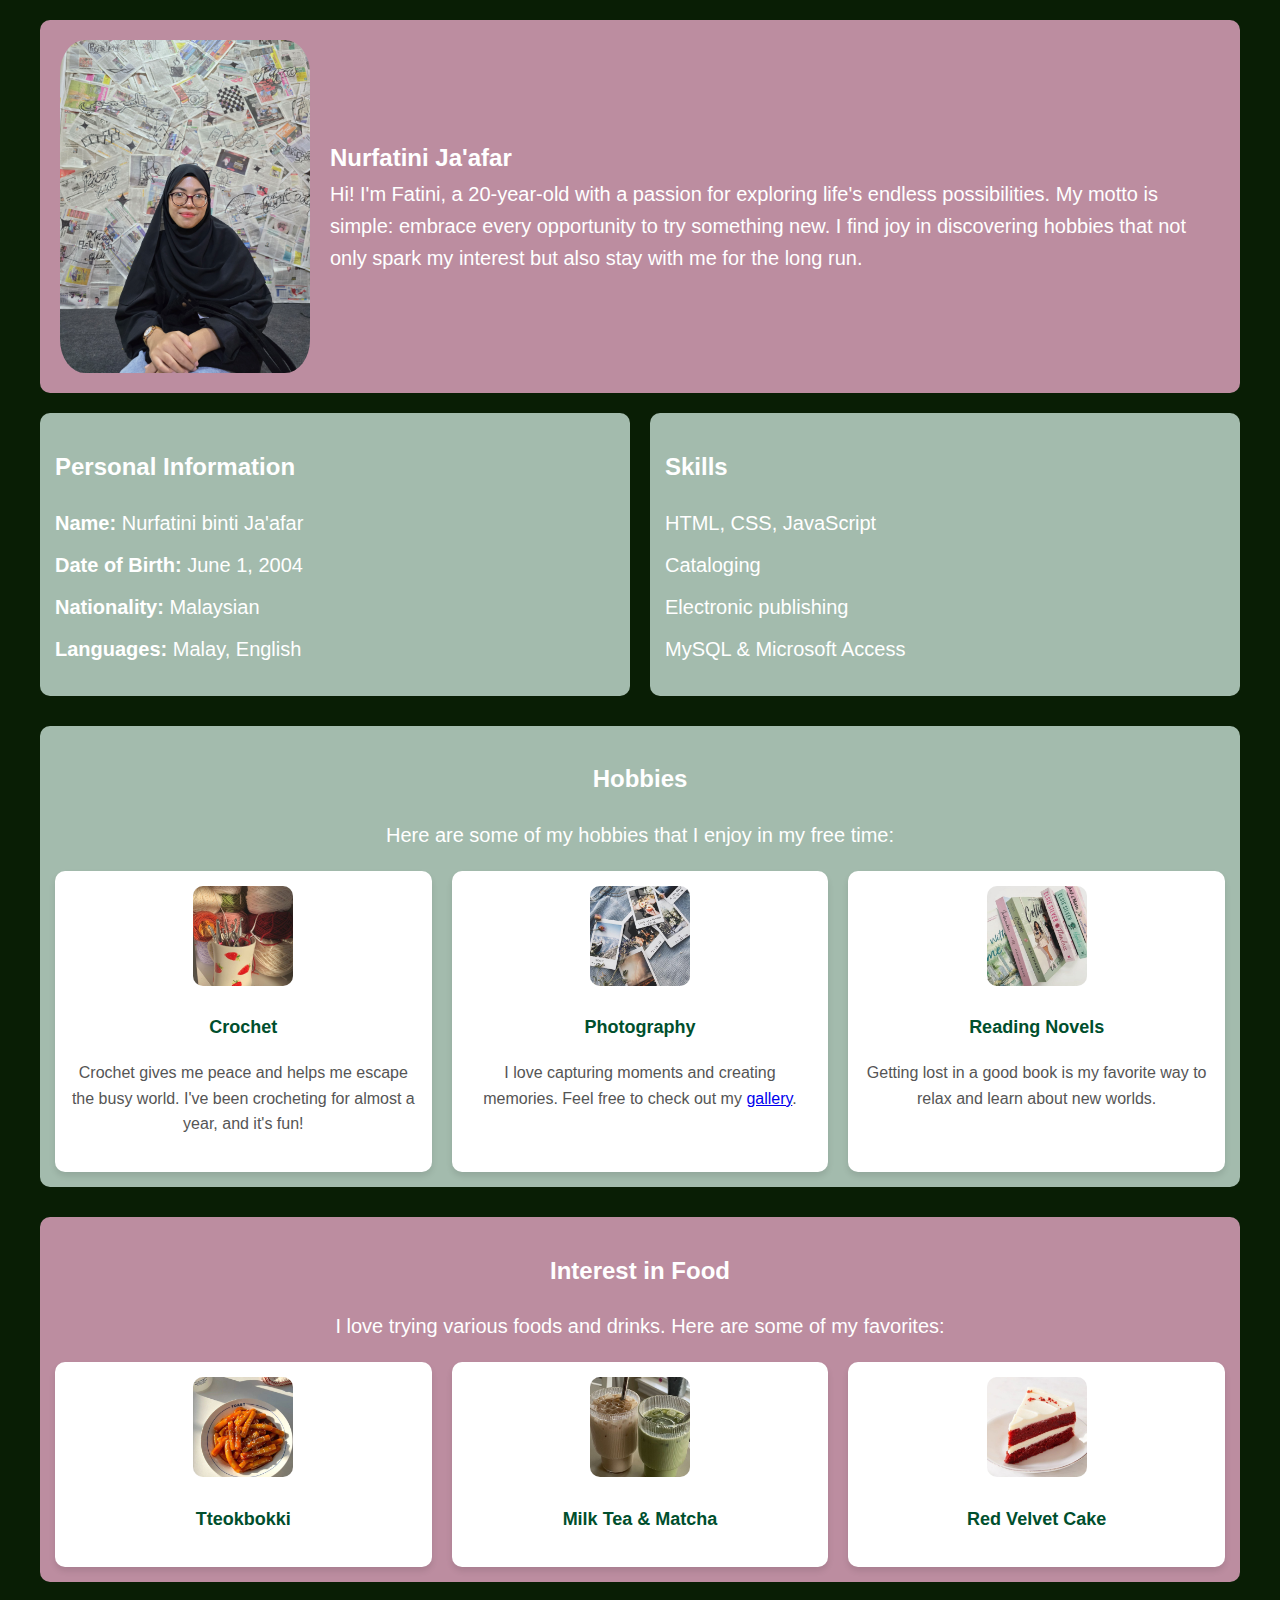
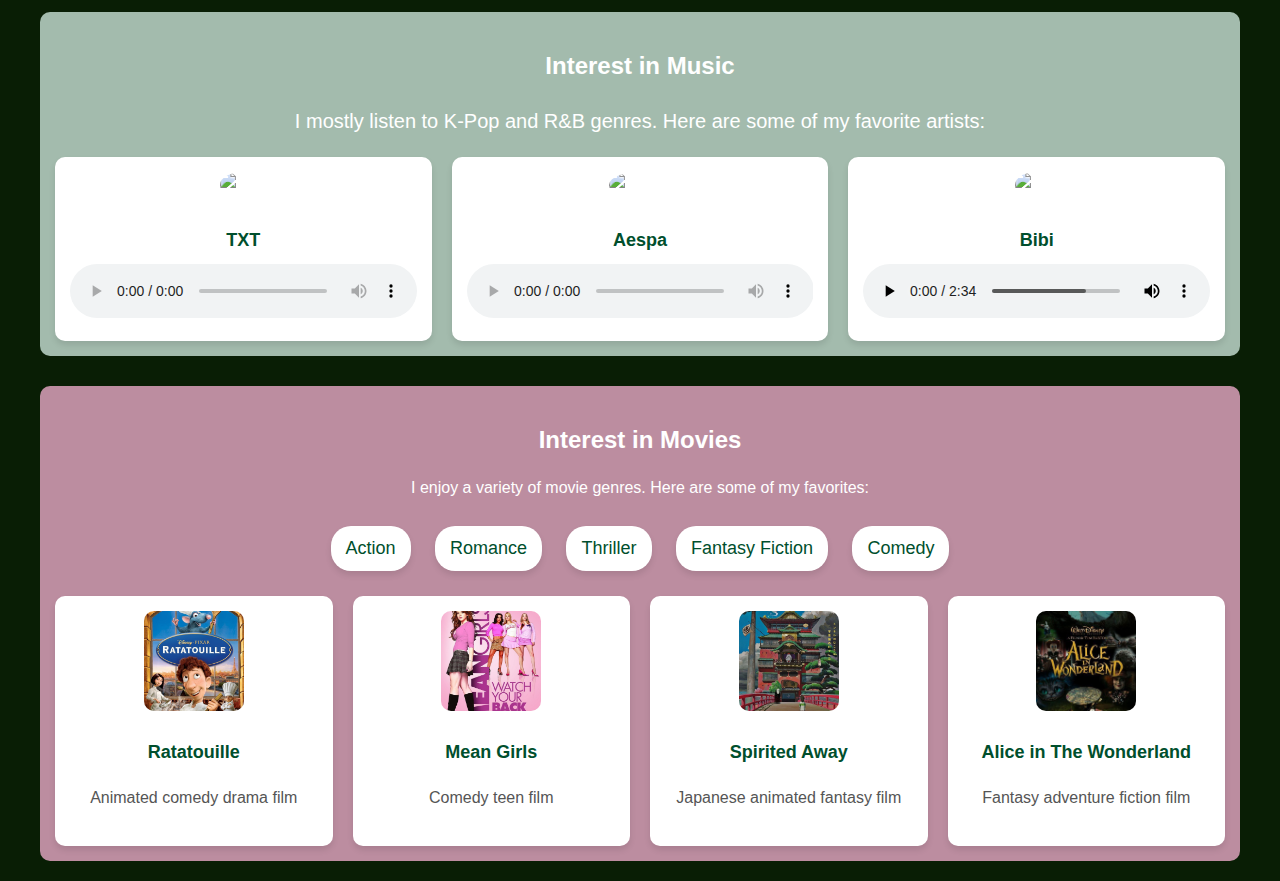
==== biodata.html @ f307fd1a "Add files via upload" ====
<!DOCTYPE html>
<head>
<meta charset="UTF-8">
<meta name="viewport" content="width=device-width, initial-scale=1.0">
<link rel="stylesheet" href="mystyles.css">
<title>Biodata</title>
<style>
	/* profile */
        .profile {
            background-color: #BC8DA0;
            padding: 20px;
            display: flex;
            align-items: center;
            border-radius: 10px;
            margin-bottom: 20px;
        }
        .profile img {
            max-width: 250px;
            border-radius: 10%;
            margin-right: 20px;
        }
		
        .profile .text {
            flex: 1;
        }
        .profile h2 {
            margin: 0;
            color: #fff;
		}
		.profile p {
			font-size: 20px;
			margin: 0;
		}
		
	/* Biodata */
		 .sections {
            display: flex;
            gap: 20px;
            flex-wrap: wrap;
        }
        .biodata, .skills {
            background-color: #A3BBAD;
            padding: 15px;
            border-radius: 10px;
            flex: 1;
            min-width: 300px;
			
        }
		.biodata h3, skills h3 {
            margin: 0;
		}
        .biodata ul, .skills ul {
            list-style-type: none;
            padding: 0;
        }
         .biodata ul li, .skills ul li {
            margin-bottom: 10px;
			font-size: 20px;
		}
		
		
	/* Hobbies Section */
		.hobbies-section {
			margin-top: 30px;
			padding: 15px;
			background-color: #A3BBAD;
			border-radius: 10px;
			text-align: center;
		}

		.hobbies-section h2 {
			margin-bottom: 10px;
		}

		.hobbies-section p {
			margin-bottom: 20px;
			font-size: 20px;
		}

		.hobby-grid {
			display: grid;
			grid-template-columns: repeat(auto-fit, minmax(200px, 1fr));
			gap: 20px;
			margin-top: 20px;
		}

		.hobby-card {
			background-color: #fff;
			padding: 15px;
			border-radius: 10px;
			box-shadow: 0px 4px 6px rgba(0, 0, 0, 0.1);
			text-align: center;
		}

		.hobby-card img {
			width: 100px;
			height: 100px;
			border-radius: 10px;
			object-fit: cover;
			margin-bottom: 10px;
		}

		.hobby-card h3 {
			margin-top: 10px;
			font-size: 18px;
			color: #004F2D;
		}

		.hobby-card p {
			font-size: 16px;
			color: #555;
			margin-top: 10px;
		}

	/* Food Section */
		.interests-section {
			margin-top: 30px;
			padding: 15px;
			background-color: #BC8DA0;
			border-radius: 10px;
			text-align: center;
		}

		.interests-section h2 {
			margin-bottom: 10px;
		}

		.interests-section p {
			margin-bottom: 20px;
			font-size: 20px;
		}

		.food-grid {
			display: grid;
			grid-template-columns: repeat(auto-fit, minmax(200px, 1fr));
			gap: 20px;
			margin-top: 20px;
		}

		.food-card {
			background-color: #ffffff;
			padding: 15px;
			border-radius: 10px;
			box-shadow: 0px 4px 6px rgba(0, 0, 0, 0.1);
			text-align: center;
		}

		.food-card img {
			width: 100px;
			height: 100px;
			border-radius: 10px;
			object-fit: cover;
			margin-bottom: 10px;
		}

		.food-card h3 {
			margin-top: 10px;
			font-size: 18px;
			color: #004F2D;
		}

	/* Interest in Music Section */
		.interests-section-music {
			margin-top: 30px;
			padding: 15px;
			background-color: #A3BBAD;
			border-radius: 10px;
			text-align: center;
		}

		.interests-section-music h2 {
			margin-bottom: 10px;
		}

		.interests-section-music p {
			margin-bottom: 20px;
			font-size: 20px;
		}

		/* Artist styling */
		.artist-grid {
			display: grid;
			grid-template-columns: repeat(auto-fit, minmax(200px, 1fr));
			gap: 20px;
			margin-top: 20px;
		}

		.artist-card {
			background-color: #ffffff;
			padding: 15px;
			border-radius: 10px;
			box-shadow: 0px 4px 6px rgba(0, 0, 0, 0.1);
			text-align: center;
		}

		.artist-card img {
			width: 100px;
			height: 100px;
			border-radius: 50%;
			object-fit: cover;
			margin-bottom: 10px;
		}

		.artist-card h3 {
			margin-bottom: 10px;
			font-size: 18px;
			color: #004F2D;
		}

		.artist-card audio {
			width: 100%;
		}
		
	/* Interest in Movies Section */
		.interests-section-movies {
			margin-top: 30px;
			padding: 15px;
			background-color: #BC8DA0;
			border-radius: 10px;
			text-align: center;
		}

		.interests-section-movies h2 {
			margin-bottom: 10px;
		}

		.interests-section-movies p {
			margin-bottom: 20px;
			font-size: 16px;
		}

		.movie-genres {
			list-style-type: none;
			padding: 0;
			margin: 0 0 20px;
		}

		.movie-genres li {
			display: inline-block;
			margin: 5px 10px;
			background-color: #ffffff;
			padding: 8px 15px;
			border-radius: 20px;
			font-size: 18px;
			color: #004F2D;
			box-shadow: 0px 4px 6px rgba(0, 0, 0, 0.1);
		}
		
		.movie-grid {
			display: grid;
			grid-template-columns: repeat(auto-fit, minmax(200px, 1fr));
			gap: 20px;
			margin-top: 20px;
		}
		.movie-card {
			background-color: #ffffff;
			padding: 15px;
			border-radius: 10px;
			box-shadow: 0px 4px 6px rgba(0, 0, 0, 0.1);
			text-align: center;
			color: #555;
		}

		.movie-card img {
			width: 100px;
			height: 100px;
			border-radius: 10px;
			object-fit: cover;
			margin-bottom: 10px;
		}

		.movie-card h3 {
			margin-top: 10px;
			font-size: 18px;
			color: #004F2D;
		}

    

</style>
</head>

<body>
	<div class="container">
		<!-- Profile section-->
		 <div class="profile">
            <img src="potrait.jpg" alt="Profile Picture">
			
            <div class="text">
                <h2>Nurfatini Ja'afar</h2>
                <p>
					Hi! I'm Fatini, a 20-year-old with a passion for exploring life's endless possibilities. My motto is simple: embrace every opportunity to try something new. 
					I find joy in discovering hobbies that not only spark my interest but also stay with me for the long run.
				</p>
            </div>
        </div>
		
		<!-- Biodata Sections -->
        <div class="sections">
            <div class="biodata">
                <h2>Personal Information</h2>
                <ul>
                    <li><strong>Name:</strong> Nurfatini binti Ja'afar</li>
                    <li><strong>Date of Birth:</strong> June 1, 2004</li>
                    <li><strong>Nationality:</strong> Malaysian</li>
                    <li><strong>Languages:</strong> Malay, English</li>
                </ul>
            </div>

            <!-- Skills Section -->
            <div class="skills">
                <h2>Skills</h2>
                <ul>
                    <li>HTML, CSS, JavaScript</li>
                    <li>Cataloging</li>
                    <li>Electronic publishing</li>
                    <li>MySQL & Microsoft Access</li>
					<li>
                </ul>
            </div>	
			
		</div>
	
		<!-- Hobbies Section -->
		<div class="hobbies-section">
			<h2>Hobbies</h2>
			<p>Here are some of my hobbies that I enjoy in my free time:</p>
			<div class="hobby-grid">
				<!-- Hobby 1 -->
				<div class="hobby-card">
					<img src="hobi.jpg" alt="Crochet">
					<h3>Crochet</h3>
					<p>Crochet gives me peace and helps me escape the busy world. I've been crocheting for almost a year, and it's fun!</p>
				</div>

				<!-- Hobby 2 -->
				<div class="hobby-card">
					<img src="hobi3.jpg" alt="Photography">
					<h3>Photography</h3>
					<p>I love capturing moments and creating memories. Feel free to check out my <a href="gallery.html">gallery</a>.</p>
				</div>

				<!-- Hobby 3 -->
				<div class="hobby-card">
					<img src="hobi2.jpg" alt="Reading Novels">
					<h3>Reading Novels</h3>
					<p>Getting lost in a good book is my favorite way to relax and learn about new worlds.</p>
				</div>
			</div>
		</div>


		<!-- Interests Section -->
		<div class="interests-section">
			<h2>Interest in Food</h2>
			<p>I love trying various foods and drinks. Here are some of my favorites:</p>
			<div class="food-grid">
				<!-- Food Item 1 -->
				<div class="food-card">
					<img src="fav.jpg" alt="Tteokbokki">
					<h3>Tteokbokki</h3>
				</div>

				<!-- Food Item 2 -->
				<div class="food-card">
					<img src="drink.jpg" alt="Milk Tea & Matcha">
					<h3>Milk Tea & Matcha</h3>
				</div>

				<!-- Food Item 3 -->
				<div class="food-card">
					<img src="cake.jpg" alt="Red Velvet Cake">
					<h3>Red Velvet Cake</h3>
				</div>
			</div>
		</div>

		<!--interest music-->
		<div class="interests-section-music">
		<h2>Interest in Music</h2>
		<p>I mostly listen to K-Pop and R&B genres. Here are some of my favorite artists:</p>
		<div class="artist-grid">
			<!-- Artist 1 -->
			<div class="artist-card">
				<img src="ar1.jpg" alt="TXT">
				<h3>TXT</h3>
				<audio controls>
					<source src="Anti-Romantic.mp3" type="audio/mpeg">
				</audio>
			</div>

			<!-- Artist 2 -->
			<div class="artist-card">
				<img src="ar2.jpg" alt="Aespa">
				<h3>Aespa</h3>
				<audio controls>
					<source src="Supernova.flac" type="audio/mpeg">
				</audio>
			</div>

			<!-- Artist 3 -->
			<div class="artist-card">
				<img src="ar3.jpg" alt="Bibi">
				<h3>Bibi</h3>
				<audio controls>
					<source src="bibi.mp3" type="audio/mpeg">
				</audio>
					</div>
				</div>
		</div>
		<!-- Interest in Movies Section -->
		<div class="interests-section-movies">
			<h2>Interest in Movies</h2>
			<p>I enjoy a variety of movie genres. Here are some of my favorites:</p>
			<!-- List of Genres -->
			<ul class="movie-genres">
				<li>Action</li>
				<li>Romance</li>
				<li>Thriller</li>
				<li>Fantasy Fiction</li>
				<li>Comedy</li>
			</ul>
			<div class="movie-grid">
			<div class="movie-card">
					<img src="mov1.jpg" alt="Tteokbokki">
					<h3>Ratatouille</h3>
					<p>Animated comedy drama film</p>
				</div>
				
			<div class="movie-card">
					<img src="mov2.jpg" alt="Tteokbokki">
					<h3>Mean Girls</h3>
					<p>Comedy teen film</p>
				</div>
				
			<div class="movie-card">
					<img src="mov3.jpg" alt="Tteokbokki">
					<h3>Spirited Away</h3>
					<p>Japanese animated fantasy film</p>
				</div>
				
			<div class="movie-card">
					<img src="mov4.jpg" alt="Tteokbokki">
					<h3>Alice in The Wonderland</h3>
					<p>Fantasy adventure fiction film</p>
				</div>				
				
			</div>

			</div>

</div>    
</body>
---- mystyles.css ----
/* General Styles */
body {
    font-family: Arial, sans-serif;
    margin: 0;
    padding: 0;
    box-sizing: border-box;
    line-height: 1.6;
    color: #fff;
	background: #091E05;
	
}
 .container {
        max-width: 1200px;
        margin: 0 auto;
        padding: 20px;
        }

 @media (min-width: 768px) {
            .intro {
                flex-wrap: nowrap;
                text-align: left;
            }

            .intro .text,
            .intro .image {
                flex: 1 1 50%;
            }
}
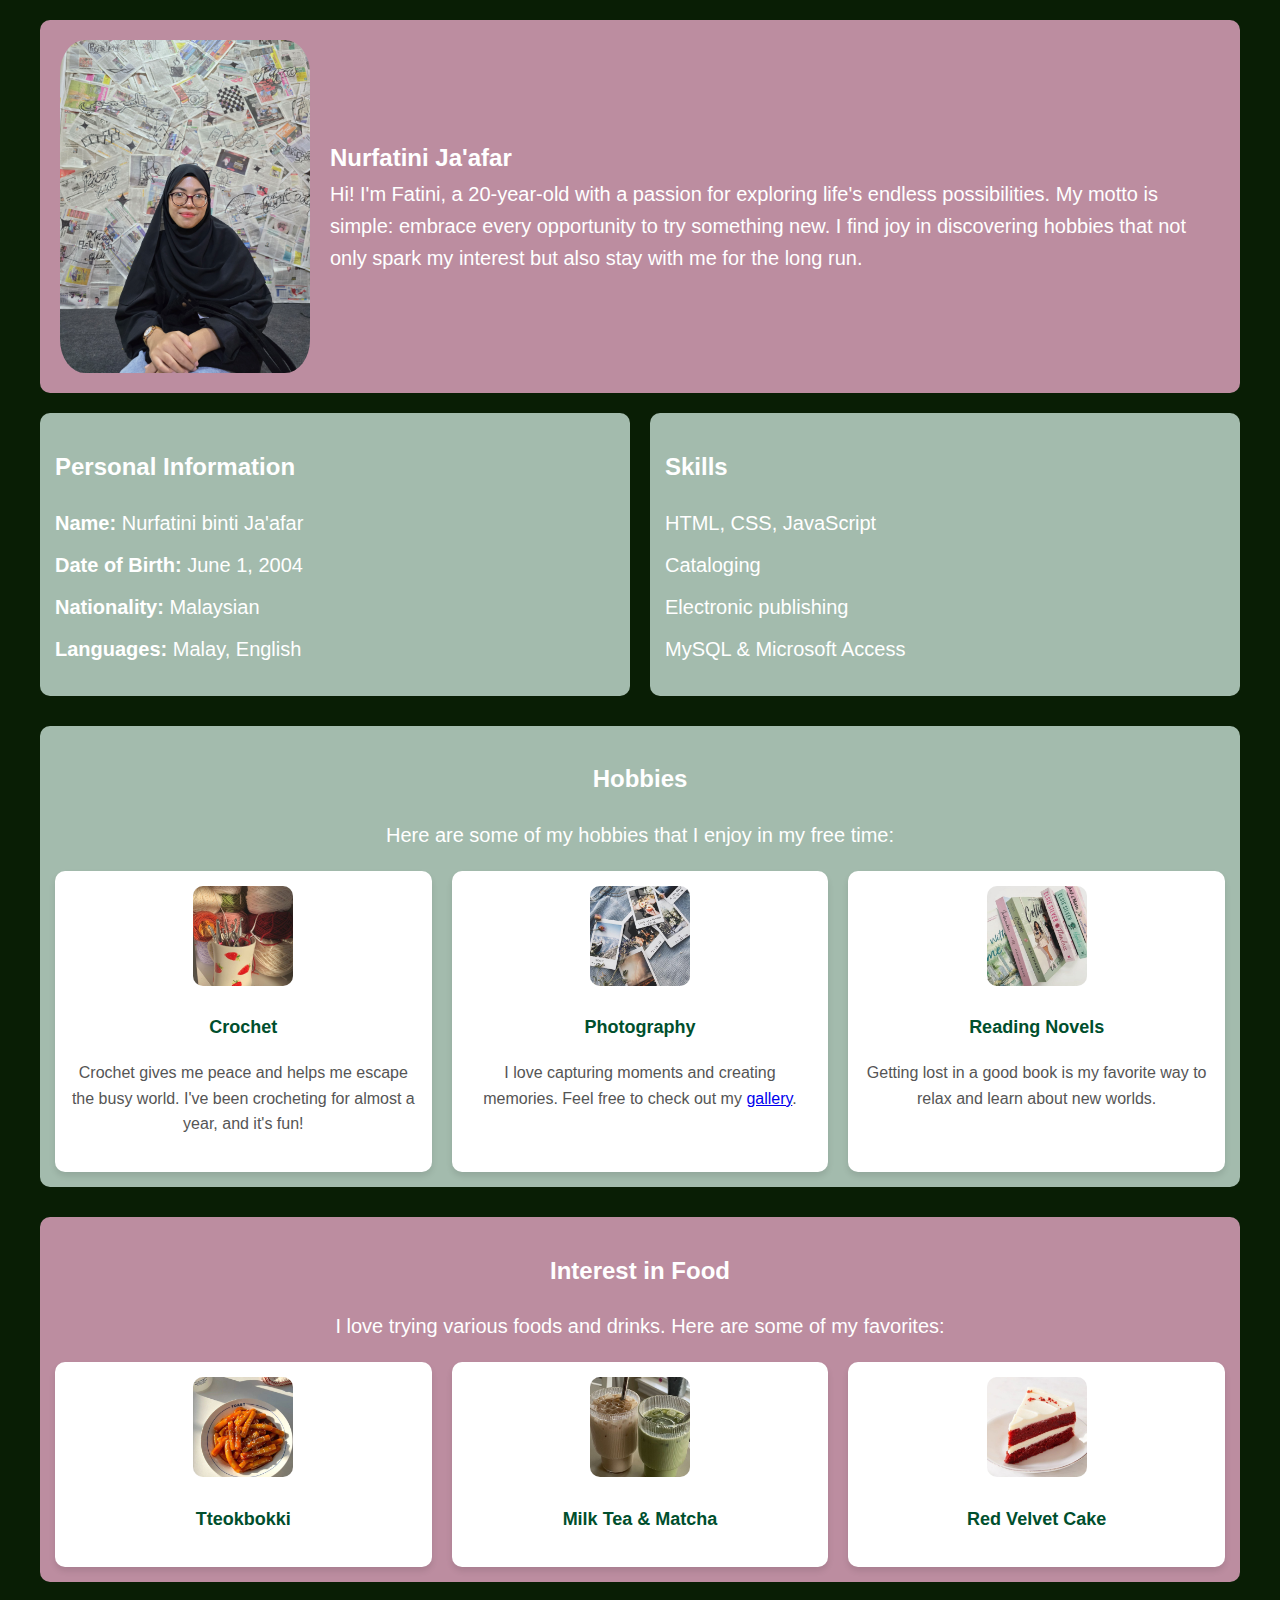
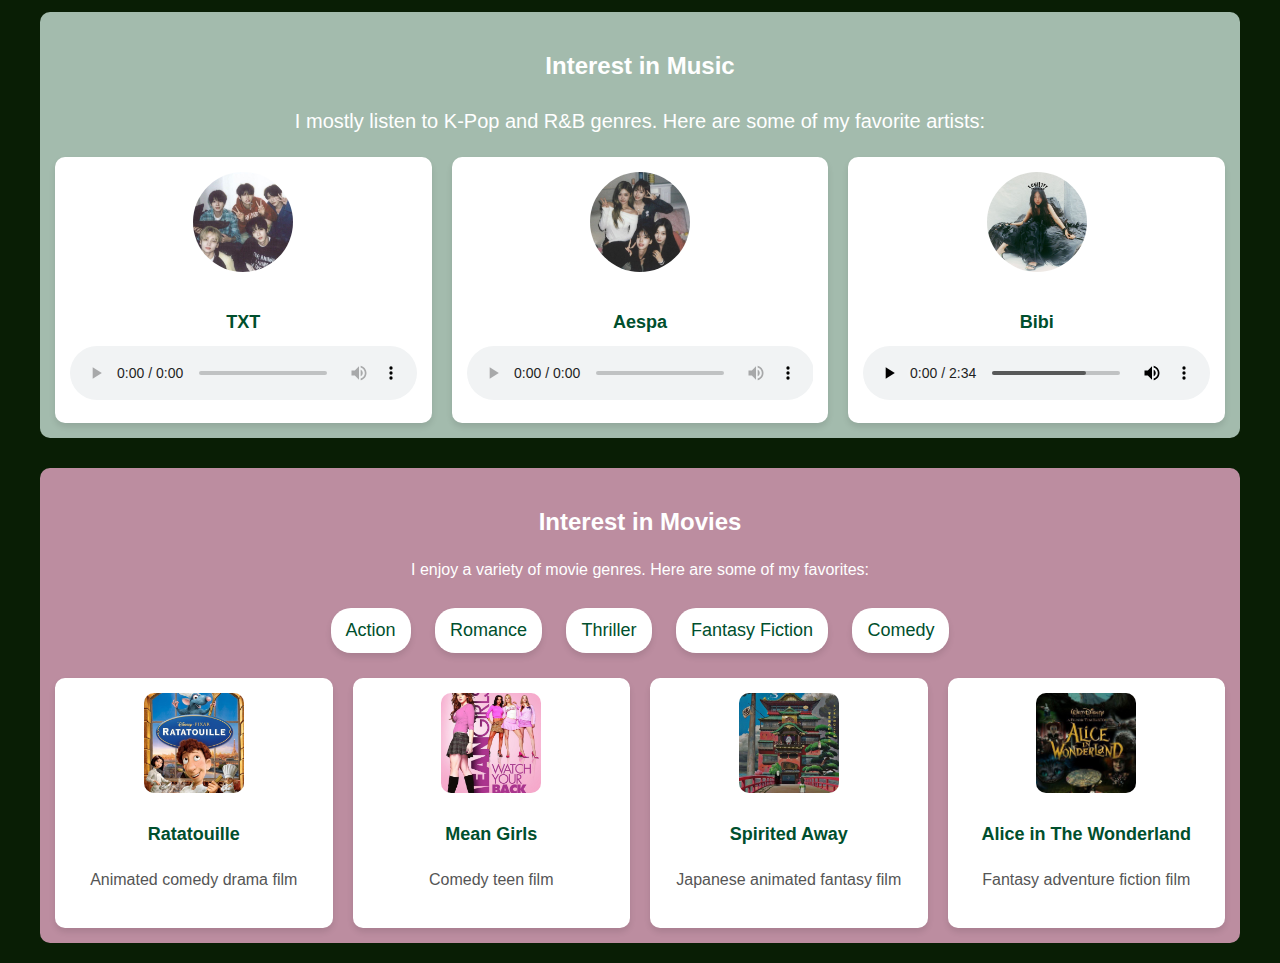
==== commit 174f8ad9: "biodata.html" ====
--- a/biodata.html
+++ b/biodata.html
@@ -394,7 +394,7 @@
 				<img src="ar2.jpg" alt="Aespa">
 				<h3>Aespa</h3>
 				<audio controls>
-					<source src="Supernova.flac" type="audio/mpeg">
+					<source src="whiplash.mp3" type="audio/mpeg">
 				</audio>
 			</div>
 
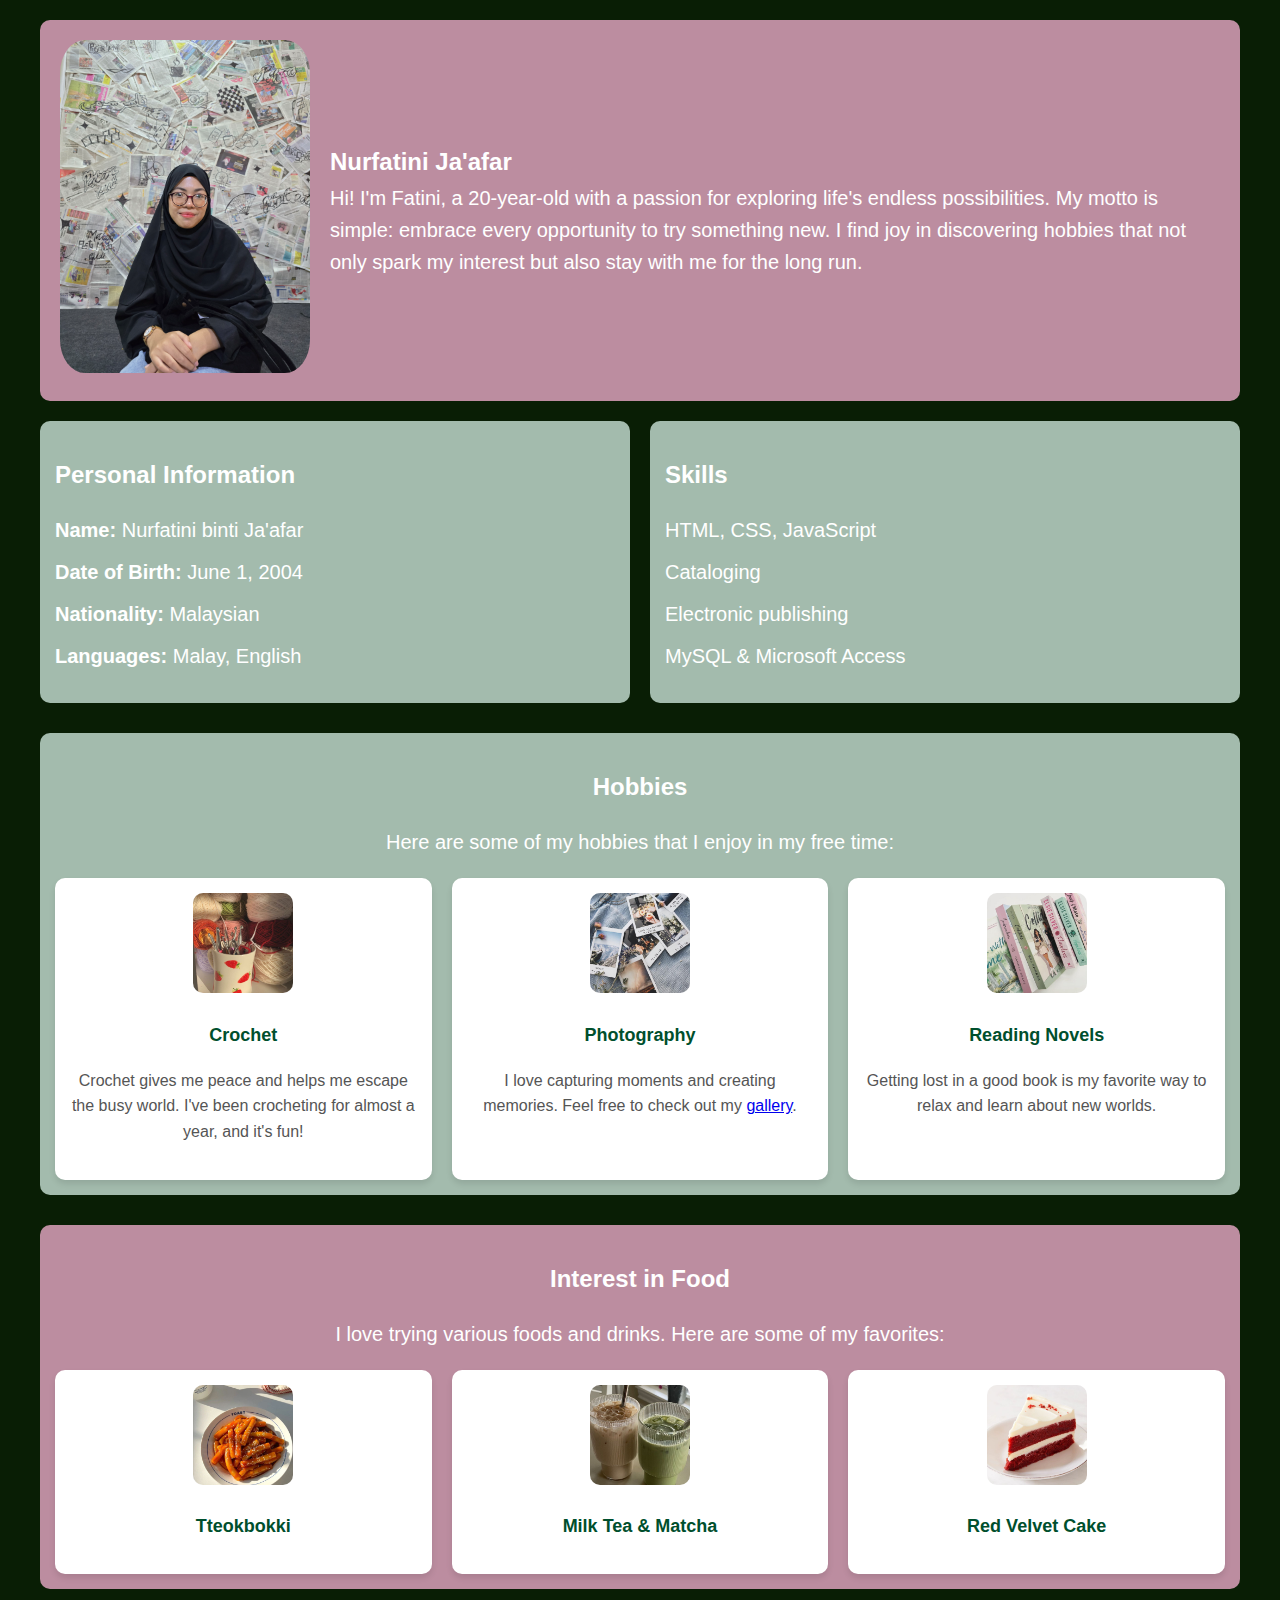
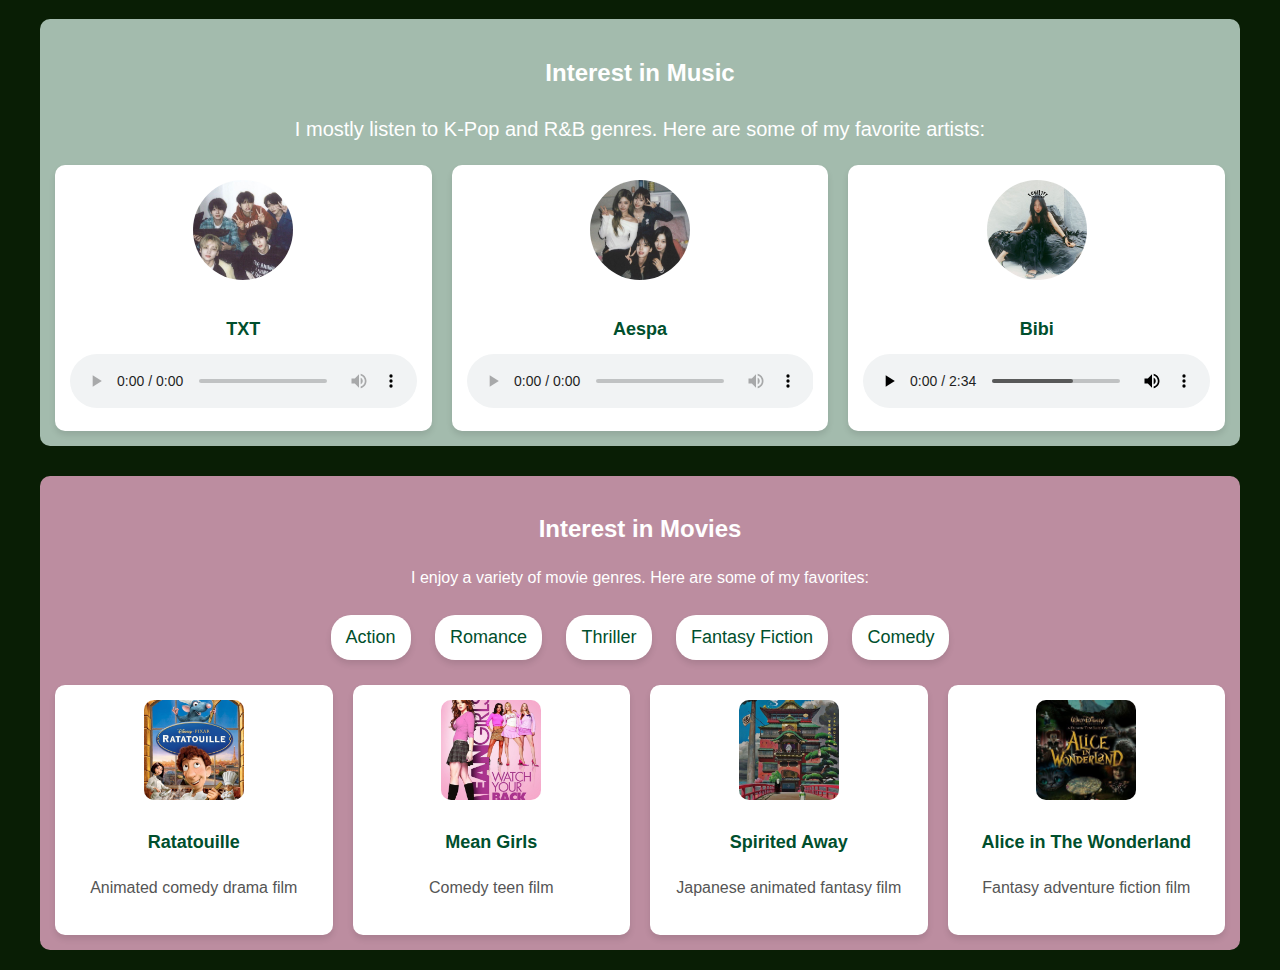
==== commit e7249e2e: "biodata.html" ====
--- a/biodata.html
+++ b/biodata.html
@@ -14,12 +14,15 @@
             border-radius: 10px;
             margin-bottom: 20px;
         }
-        .profile img {
-            max-width: 250px;
-            border-radius: 10%;
-            margin-right: 20px;
-        }
-		
+		
+		.profile img {
+		width: 250px; 
+		height: auto;
+		border-radius: 10%; 
+		cursor: pointer;
+		margin-right: 20px;
+		}
+
         .profile .text {
             flex: 1;
         }
@@ -199,8 +202,11 @@
 			border-radius: 50%;
 			object-fit: cover;
 			margin-bottom: 10px;
-		}
-
+			cursor: pointer;
+		}
+		.artist-card map area {
+		outline: none; 
+	}
 		.artist-card h3 {
 			margin-bottom: 10px;
 			font-size: 18px;
@@ -267,8 +273,13 @@
 			border-radius: 10px;
 			object-fit: cover;
 			margin-bottom: 10px;
-		}
-
+			cursor: pointer;
+		}
+		
+		.movie-card map area {
+			outline: none; 
+		}
+		
 		.movie-card h3 {
 			margin-top: 10px;
 			font-size: 18px;
@@ -283,15 +294,16 @@
 <body>
 	<div class="container">
 		<!-- Profile section-->
-		 <div class="profile">
+			<div class="profile">
+			<a href="potrait.jpg" target="_blank">
             <img src="potrait.jpg" alt="Profile Picture">
-			
+			</a>
             <div class="text">
                 <h2>Nurfatini Ja'afar</h2>
                 <p>
-					Hi! I'm Fatini, a 20-year-old with a passion for exploring life's endless possibilities. My motto is simple: embrace every opportunity to try something new. 
-					I find joy in discovering hobbies that not only spark my interest but also stay with me for the long run.
-				</p>
+			Hi! I'm Fatini, a 20-year-old with a passion for exploring life's endless possibilities. My motto is simple: embrace every opportunity to try something new. 
+			I find joy in discovering hobbies that not only spark my interest but also stay with me for the long run.
+		</p>
             </div>
         </div>
 		
@@ -379,34 +391,45 @@
 		<div class="interests-section-music">
 		<h2>Interest in Music</h2>
 		<p>I mostly listen to K-Pop and R&B genres. Here are some of my favorite artists:</p>
-		<div class="artist-grid">
+			<div class="artist-grid">
 			<!-- Artist 1 -->
 			<div class="artist-card">
-				<img src="ar1.jpg" alt="TXT">
+				
+				<img src="ar1.jpg" alt="TXT" usemap="#txt-map">
 				<h3>TXT</h3>
 				<audio controls>
 					<source src="Anti-Romantic.mp3" type="audio/mpeg">
 				</audio>
+				
+				<map name="txt-map">
+					<area target="_blank"  title="TXT Profile" href="https://kprofiles.com/txt-members-profile/" coords="0,0,100,100" shape="circle">
+				</map>
 			</div>
 
 			<!-- Artist 2 -->
 			<div class="artist-card">
-				<img src="ar2.jpg" alt="Aespa">
+				<img src="ar2.jpg" alt="Aespa" usemap="#aespa-map">
 				<h3>Aespa</h3>
 				<audio controls>
 					<source src="whiplash.mp3" type="audio/mpeg">
 				</audio>
+				<map name="aespa-map">
+				<area target="_blank"  title="Aespa Profile" href="https://kprofiles.com/aespa-members-profile/" coords="0,0,100,100" shape="circle">
+				</map>
 			</div>
 
 			<!-- Artist 3 -->
 			<div class="artist-card">
-				<img src="ar3.jpg" alt="Bibi">
+				<img src="ar3.jpg" alt="Bibi" usemap="#bibi-map">
 				<h3>Bibi</h3>
 				<audio controls>
 					<source src="bibi.mp3" type="audio/mpeg">
 				</audio>
+				 <map name="bibi-map">
+				<area target="_blank" title="Bibi Profile" href="https://kprofiles.com/bibi-profile/" coords="0,0,100,100" shape="circle">
+				</map>
 					</div>
-				</div>
+			</div>
 		</div>
 		<!-- Interest in Movies Section -->
 		<div class="interests-section-movies">
@@ -422,27 +445,39 @@
 			</ul>
 			<div class="movie-grid">
 			<div class="movie-card">
-					<img src="mov1.jpg" alt="Tteokbokki">
+					<img src="mov1.jpg" alt="Ratatouille" usemap="#rat-about">
 					<h3>Ratatouille</h3>
 					<p>Animated comedy drama film</p>
+					<map name="rat-about">
+					<area target="_blank" title="Ratatouille About" href="https://www.imdb.com/title/tt0382932/" coords="0,0,100,100" shape="rect">
+					</map>
 				</div>
 				
 			<div class="movie-card">
-					<img src="mov2.jpg" alt="Tteokbokki">
+					<img src="mov2.jpg" alt="Mean Girls" usemap="#mean-about">
 					<h3>Mean Girls</h3>
 					<p>Comedy teen film</p>
+					<map name="mean-about-about">
+					<area target="_blank" title="Mean Girls About" href="https://www.imdb.com/title/tt0377092/" coords="0,0,100,100" shape="rect">
+					</map>
 				</div>
 				
 			<div class="movie-card">
-					<img src="mov3.jpg" alt="Tteokbokki">
+					<img src="mov3.jpg" alt="Spirited Away" usemap="#spirit-about">
 					<h3>Spirited Away</h3>
 					<p>Japanese animated fantasy film</p>
+					<map name="spirit-about">
+					<area target="_blank" title="Spirited Away About" href="https://www.imdb.com/title/tt0245429/" coords="0,0,100,100" shape="rect">
+					</map>
 				</div>
 				
 			<div class="movie-card">
-					<img src="mov4.jpg" alt="Tteokbokki">
-					<h3>Alice in The Wonderland</h3>
+					<img src="mov4.jpg" alt="Alice in The Wonderland" usemap="#alice-about">
+					<h3>Alice in The Wonderland</h3> 
 					<p>Fantasy adventure fiction film</p>
+					<map name="alice-about">
+					<area target="_blank" title="Alice in The Wonderland About" href="https://www.imdb.com/title/tt1014759/" coords="0,0,100,100" shape="rect">
+					</map>
 				</div>				
 				
 			</div>
--- a/mystyles.css
+++ b/mystyles.css
@@ -15,16 +15,47 @@
         padding: 20px;
         }
 
- @media (min-width: 768px) {
-            .intro {
-                flex-wrap: nowrap;
-                text-align: left;
-            }
+ @media (max-width: 768px) {
+    header {
+        flex-direction: column; 
+        text-align: center;
+    }
 
-            .intro .text,
-            .intro .image {
-                flex: 1 1 50%;
-            }
+    nav {
+        justify-content: center;
+    }
+
+    footer .footer-container {
+        flex-direction: column; 
+        align-items: center;
+    }
+
+    .container {
+        padding: 10px;
+    }
 }
 
 
+@media (max-width: 480px) {
+    header h1 {
+        font-size: 20px;
+    }
+
+    nav a {
+        font-size: 14px;
+    }
+
+    footer p {
+        font-size: 12px;
+    }
+
+    footer .social-media a {
+        font-size: 20px; 
+    }
+
+    .grid {
+        grid-template-columns: 1fr;
+    }
+}
+
+
